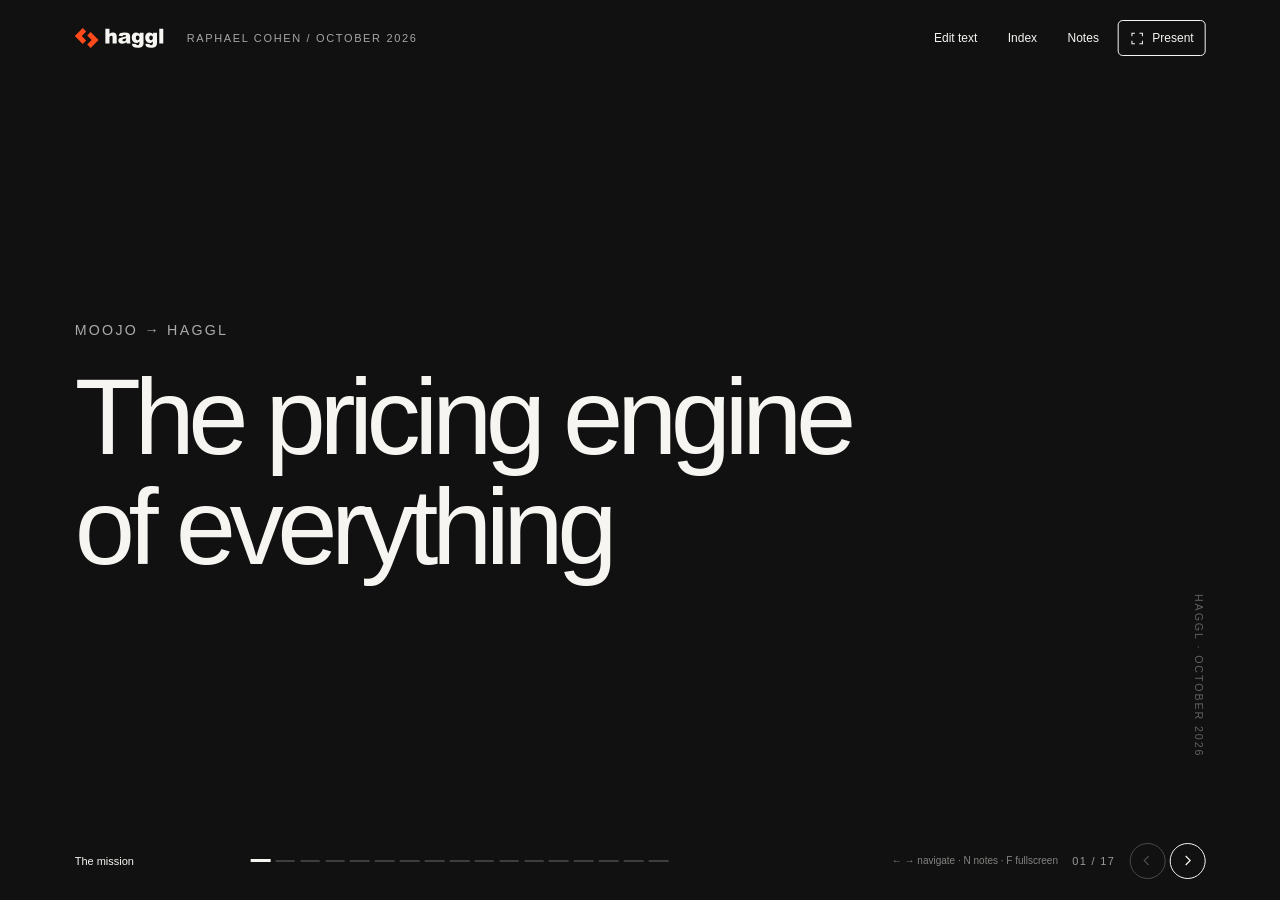
==== index.html @ a2d63858 "Insight edition: the Aleph deck plus what to do with the money Adds the Grok demo, programmatic offe" ====
<!doctype html>
<html lang="en">
<head>
<meta charset="utf-8">
<meta name="viewport" content="width=device-width, initial-scale=1">
<meta name="theme-color" content="#111111">
<meta name="robots" content="noindex, nofollow">
<meta name="description" content="Haggl: the pricing engine of everything. A founder-led, six-month category plan.">
<link rel="icon" href="data:image/svg+xml,%3Csvg xmlns='http://www.w3.org/2000/svg' viewBox='0 0 32 32'%3E%3Cpath fill='%23ff4a1c' d='M12 2 0 14l12 12 6-6-6-6 6-6zM20 6l12 12-12 12-6-6 6-6-6-6z'/%3E%3C/svg%3E">
<title>Haggl — the pricing engine of everything</title>
<style>
:root{--u:1px;--ink:#151515;--paper:#faf9f6;--muted:#686763;--rule:#d8d6d1;--blue:#155ec4;--orange:#bb5708;--green:#00854c;color-scheme:light;font-family:"Helvetica Neue",Arial,sans-serif;font-synthesis:none}
*{box-sizing:border-box}body{margin:0;background:var(--paper);color:var(--ink);overflow:hidden;-webkit-font-smoothing:antialiased}button,a{-webkit-tap-highlight-color:transparent}button{font:inherit;color:inherit;cursor:pointer}button:focus-visible,a:focus-visible{outline:3px solid var(--blue);outline-offset:5px}button[disabled]{opacity:.25;cursor:default}button{border:0;background:none}a{color:inherit;text-underline-offset:4px}svg{display:block}h1,h2,h3,p,figure{margin:0}h1,h2{font-weight:600;letter-spacing:-.055em;line-height:1.04}h2{font-size:calc(64 * var(--u))}p{line-height:1.4}::selection{background:#ffe4da;color:#151515}
.chrome{position:fixed;z-index:10;left:50%;width:calc(100% - 96 * var(--u));max-width:calc(1356 * var(--u));transform:translateX(-50%);display:flex;align-items:center;justify-content:space-between;color:var(--ink);transition:opacity .2s}
header.chrome{top:calc(26 * var(--u));height:calc(34 * var(--u))}.brand{width:calc(100 * var(--u));color:inherit}.brand svg{width:100%;height:auto}.edition{font-size:max(11px,calc(11 * var(--u)));letter-spacing:.15em;text-transform:uppercase;margin-left:calc(26 * var(--u));opacity:.65}.brand-group{display:flex;align-items:center}.tools{display:flex;align-items:center;gap:calc(8 * var(--u))}.tool{font-size:max(12px,calc(12 * var(--u)));min-height:36px;padding:calc(8 * var(--u)) calc(12 * var(--u));border:1px solid transparent;border-radius:5px}.tool:hover{border-color:currentColor}.tool.primary{border-color:currentColor}.tool svg{width:15px;height:15px}.present-label{display:flex;align-items:center;gap:8px}
footer.chrome{bottom:calc(24 * var(--u));font-size:max(11px,calc(12 * var(--u)))}.footer-left{display:flex;align-items:center;gap:calc(20 * var(--u))}.chapter-name{width:calc(155 * var(--u));font-weight:500}.progress{display:flex;gap:calc(6 * var(--u))}.progress button{width:calc(22 * var(--u));min-height:32px;padding:12px 0}.progress button:before{content:"";display:block;height:2px;background:currentColor;opacity:.2}.progress button[aria-current="step"]:before{opacity:1;height:3px}.page-number{font-variant-numeric:tabular-nums;letter-spacing:.12em;opacity:.6}.footer-right{display:flex;align-items:center;gap:calc(16 * var(--u))}.arrows{display:flex;gap:4px}.arrow{width:36px;height:36px;border:1px solid currentColor;border-radius:50%;display:grid;place-items:center}.arrow svg{width:15px;height:15px}.arrow:hover:not(:disabled){background:var(--ink);color:var(--paper)}.hint{opacity:.5;font-size:max(10px,calc(11 * var(--u)))}.dark-chrome .chrome{color:#f6f5f1}.dark-chrome .arrow:hover:not(:disabled){background:#f6f5f1;color:#111}.presentation-idle .chrome{opacity:0;pointer-events:none}.presentation-idle .chrome:focus-within{opacity:1;pointer-events:auto}
main{height:100dvh;position:relative}.slide{position:absolute;inset:0;display:none;overflow:hidden}.slide.is-active{display:flex;animation:enter .28s ease both}.slide.dark{background:#111;color:#f6f5f1}.stage{width:calc(1440 * var(--u));max-width:100%;height:100%;margin:auto;padding:calc(105 * var(--u)) calc(84 * var(--u)) calc(100 * var(--u));display:flex;flex-direction:column;gap:calc(26 * var(--u))}.kicker{font-size:calc(14 * var(--u));line-height:1.2;letter-spacing:.16em;text-transform:uppercase;font-weight:500;color:var(--muted)}.dark .kicker{color:#b7b6b2}.deck{font-size:calc(26 * var(--u));line-height:1.38;letter-spacing:-.018em;color:var(--muted);max-width:calc(850 * var(--u))}.dark .deck{color:#bcbab5}.bottom-line{font-size:calc(23 * var(--u));line-height:1.35;letter-spacing:-.02em;margin-top:auto}.small{font-size:calc(16 * var(--u));line-height:1.4;color:var(--muted)}.dark .small{color:#bcbab5}.screen-heading{display:flex;flex-direction:column;gap:calc(15 * var(--u))}.hairline{height:1px;background:var(--rule)}.grow{flex:1;min-height:0}.notes{display:none}
.cover .stage{justify-content:center;gap:calc(32 * var(--u))}.cover h1{font-size:calc(110 * var(--u));max-width:calc(1150 * var(--u));line-height:.99;letter-spacing:-.065em}.cover .deck{font-size:calc(27 * var(--u));max-width:none}.cover .mission-line{display:flex;align-items:center;gap:calc(20 * var(--u));font-size:calc(18 * var(--u));color:#bcbab5;margin-top:calc(24 * var(--u))}.mission-line .line{width:calc(90 * var(--u));height:1px;background:#686763}.cover .right-mark{position:absolute;right:calc(100 * var(--u));bottom:calc(160 * var(--u));font-size:calc(15 * var(--u));letter-spacing:.18em;writing-mode:vertical-rl;color:#777671}
.archive .stage{gap:calc(18 * var(--u))}.archive-heading{display:flex;align-items:baseline;gap:calc(32 * var(--u))}.archive-year{font-size:calc(72 * var(--u));font-weight:600;letter-spacing:-.07em;line-height:1}.archive-heading h2{font-size:calc(40 * var(--u));letter-spacing:-.035em}.archive-media{flex:1;min-height:0;display:block;padding:0;background:#efeee9;position:relative;overflow:hidden}.archive-media button{position:absolute;inset:0;width:100%;height:100%;min-height:0;min-width:0;padding:0}.archive-media img{position:absolute;inset:0;display:block;width:100%;height:100%;object-fit:contain}.archive-caption{display:flex;align-items:center;justify-content:space-between;font-size:calc(19 * var(--u));line-height:1.25}.archive-caption .small{font-size:calc(13 * var(--u))}.archive-media .inspect{position:absolute;bottom:calc(12 * var(--u));right:calc(14 * var(--u));font-size:calc(12 * var(--u));background:#faf9f6;color:#151515;border:1px solid #d8d6d1;border-radius:4px;padding:calc(6 * var(--u)) calc(10 * var(--u));pointer-events:none}
.constraints h2{font-size:calc(64 * var(--u));max-width:calc(1000 * var(--u))}.constraint-table{margin-top:calc(8 * var(--u))}.constraint-row{display:grid;grid-template-columns:calc(185 * var(--u)) 1fr calc(125 * var(--u));gap:calc(25 * var(--u));align-items:center;padding:calc(20 * var(--u)) 0;border-top:1px solid var(--rule)}.constraint-row:last-child{border-bottom:1px solid var(--rule)}.constraint-name{font-size:calc(20 * var(--u));font-weight:600}.constraint-text{font-size:calc(24 * var(--u));line-height:1.3;letter-spacing:-.025em}.status{font-size:calc(13 * var(--u));letter-spacing:.03em;justify-self:end;display:flex;align-items:center;gap:7px}.status .circle{border:1px solid currentColor;border-radius:100%;width:calc(15 * var(--u));height:calc(15 * var(--u))}.status.ready .circle{background:#151515}.constraints .bottom-line{font-size:calc(24 * var(--u))}
.interface h2{max-width:calc(1060 * var(--u));font-size:calc(78 * var(--u))}.interface-diagram{width:100%;flex:1;min-height:0}.interface-diagram text,.partnership-diagram text,.flywheel-diagram text{font-family:"Helvetica Neue",Arial,sans-serif}.interface .bottom-line{font-size:calc(25 * var(--u));text-align:center}
.category h2{font-size:calc(79 * var(--u));max-width:calc(1160 * var(--u))}.category .deck{max-width:calc(1100 * var(--u))}.budget-fit{display:grid;grid-template-columns:1fr 1.2fr 1.2fr;gap:calc(48 * var(--u));margin-top:auto;padding-top:calc(30 * var(--u));border-top:1px solid var(--rule)}.budget-label{font-size:calc(13 * var(--u));text-transform:uppercase;letter-spacing:.12em;color:var(--muted);margin-bottom:calc(18 * var(--u))}.budget-value{font-size:calc(33 * var(--u));line-height:1.16;font-weight:500;letter-spacing:-.04em}.budget-note{font-size:calc(17 * var(--u));line-height:1.4;color:var(--muted);margin-top:calc(15 * var(--u))}
.market .stage{gap:calc(12 * var(--u))}.market-main{display:flex;align-items:center;gap:calc(40 * var(--u));flex:1;min-height:0}.market-number{font-size:calc(295 * var(--u));letter-spacing:-.085em;font-weight:500;line-height:1;margin-left:calc(-15 * var(--u));white-space:nowrap}.market-context{font-size:calc(35 * var(--u));letter-spacing:-.035em;line-height:1.2;max-width:calc(330 * var(--u));margin-top:calc(40 * var(--u))}.market-context .small{display:block;margin-top:calc(24 * var(--u));font-size:calc(17 * var(--u));letter-spacing:0}.market-bottom{display:flex;justify-content:space-between;align-items:end;gap:calc(40 * var(--u));border-top:1px solid #3b3b39;padding-top:calc(25 * var(--u))}.market-bottom h2{font-size:calc(48 * var(--u));max-width:calc(800 * var(--u))}.market-bottom p{font-size:calc(18 * var(--u));max-width:calc(330 * var(--u));color:#bcbab5;line-height:1.35}
.partnership .stage{gap:calc(16 * var(--u))}.partnership h2{font-size:calc(62 * var(--u))}.partnership-diagram{width:100%;flex:1;min-height:0;max-height:calc(430 * var(--u));margin-top:calc(5 * var(--u))}.partner-strip{display:flex;justify-content:space-between;align-items:center;gap:calc(30 * var(--u));border-top:1px solid var(--rule);padding-top:calc(18 * var(--u))}.partner-reach{display:flex;gap:calc(36 * var(--u));font-size:calc(17 * var(--u));line-height:1.3}.partner-reach strong{display:block;font-size:calc(27 * var(--u));letter-spacing:-.035em;margin-bottom:calc(4 * var(--u))}.default-goal{text-align:right;font-size:calc(24 * var(--u));font-weight:500;letter-spacing:-.03em;line-height:1.2}.partner-caption{display:flex;justify-content:space-between;gap:calc(20 * var(--u));font-size:calc(13 * var(--u));color:var(--muted)}
.flywheel .stage{gap:calc(14 * var(--u))}.flywheel-header{display:flex;justify-content:space-between;align-items:end;gap:calc(30 * var(--u))}.flywheel-header h2{font-size:calc(59 * var(--u))}.loop-controls{display:flex;gap:calc(9 * var(--u));align-items:center;flex-wrap:wrap}.loop-control{border:1px solid var(--rule);border-radius:100px;padding:calc(8 * var(--u)) calc(13 * var(--u));font-size:calc(14 * var(--u));display:flex;align-items:center;gap:calc(7 * var(--u));min-height:30px}.loop-control[aria-pressed="true"]{border-color:currentColor;background:#eeede8}.swatch{height:calc(8 * var(--u));width:calc(8 * var(--u));border-radius:50%;background:currentColor}.loop-control[data-loop="reputation"]{color:var(--blue)}.loop-control[data-loop="network"]{color:var(--orange)}.loop-control[data-loop="identity"]{color:var(--green)}.flywheel-diagram{width:100%;flex:1;min-height:0}.flywheel-diagram .mechanism{transition:opacity .18s}.flywheel-diagram.filtered .mechanism{opacity:.13}.flywheel-diagram.filtered .mechanism.selected{opacity:1}.loop-explanation{height:calc(86 * var(--u));font-size:calc(22 * var(--u));line-height:1.35;letter-spacing:-.02em;max-width:calc(1150 * var(--u));border-top:1px solid var(--rule);padding-top:calc(16 * var(--u))}.loop-explanation strong{font-weight:600}
.spending .stage{gap:calc(20 * var(--u))}.spending-header{display:flex;justify-content:space-between;align-items:end;gap:calc(36 * var(--u))}.spending-header .screen-heading{max-width:calc(880 * var(--u))}.spending-header .deck{font-size:calc(22 * var(--u));text-align:right;max-width:calc(300 * var(--u))}.spend-columns{display:grid;grid-template-columns:1fr 1.2fr .85fr;gap:calc(50 * var(--u));flex:1;padding-top:calc(12 * var(--u));min-height:0}.spend-amount{font-size:calc(67 * var(--u));line-height:1;letter-spacing:-.065em;font-weight:500;padding-bottom:calc(22 * var(--u));border-bottom:1px solid var(--rule)}.spend-name{font-size:calc(16 * var(--u));text-transform:uppercase;letter-spacing:.1em;margin:calc(18 * var(--u)) 0 calc(24 * var(--u));color:var(--muted)}.spend-items{list-style:none;padding:0;margin:0;display:flex;flex-direction:column;gap:calc(16 * var(--u))}.spend-items li{font-size:calc(22 * var(--u));line-height:1.25;letter-spacing:-.025em}.spend-items .detail{font-size:calc(17 * var(--u));line-height:1.3;display:block;margin-top:calc(7 * var(--u));color:var(--muted)}.sprint{display:grid;grid-template-columns:repeat(3,1fr);gap:calc(28 * var(--u));border-top:1px solid var(--rule);padding-top:calc(18 * var(--u))}.sprint-label{font-size:calc(12 * var(--u));color:var(--muted);letter-spacing:.1em;text-transform:uppercase;margin-bottom:calc(9 * var(--u))}.sprint-value{font-size:calc(25 * var(--u));line-height:1.15;letter-spacing:-.03em;font-weight:500}
.kpis .stage{gap:calc(20 * var(--u))}.kpis h2{font-size:calc(75 * var(--u))}.kpi-table{width:100%;border-collapse:collapse;margin-top:auto;margin-bottom:calc(10 * var(--u))}.kpi-table td{border:1px solid #aaa8a1;padding:calc(24 * var(--u)) calc(30 * var(--u));font-size:calc(27 * var(--u));line-height:1.3;letter-spacing:-.025em}.kpi-table td:first-child{width:27%;font-size:calc(37 * var(--u));font-weight:500;letter-spacing:-.04em}.kpis .bottom-line{font-size:calc(18 * var(--u));color:var(--muted);margin-top:0}
.decision .stage{justify-content:center;gap:calc(35 * var(--u))}.decision h2{font-size:calc(96 * var(--u));line-height:1;max-width:calc(1100 * var(--u))}.decision-options{display:grid;grid-template-columns:1fr 1fr;gap:calc(70 * var(--u));padding-top:calc(28 * var(--u));border-top:1px solid #454540}.decision-options h3{font-size:calc(30 * var(--u));font-weight:500;letter-spacing:-.03em;margin-bottom:calc(18 * var(--u))}.decision-options p{font-size:calc(24 * var(--u));line-height:1.4;letter-spacing:-.025em;color:#bcbab5}.decision .commitment{font-size:calc(30 * var(--u));letter-spacing:-.04em;margin-top:calc(6 * var(--u))}.deadline{font-size:calc(14 * var(--u));letter-spacing:.1em;text-transform:uppercase;color:#bcbab5}
dialog{border:1px solid #d8d6d1;background:var(--paper);color:var(--ink);padding:0;border-radius:8px;width:min(820px,90vw);max-height:86dvh;box-shadow:0 20px 100px #0004}dialog::backdrop{background:#0008;backdrop-filter:blur(4px)}.dialog-head{display:flex;justify-content:space-between;align-items:center;padding:24px 30px;border-bottom:1px solid var(--rule);position:sticky;top:0;background:var(--paper);z-index:1}.dialog-head h2{font-size:25px;letter-spacing:-.03em}.dialog-close{font-size:22px;width:36px;height:36px;border:1px solid var(--rule);border-radius:50%;line-height:1}.dialog-body{padding:28px 30px;font-size:17px;line-height:1.6}.dialog-body p{margin-bottom:16px;line-height:1.6}.dialog-body p:last-child{margin-bottom:0}.dialog-body h3{font-size:14px;text-transform:uppercase;letter-spacing:.1em;margin:25px 0 12px}.dialog-body ul{padding-left:22px}.dialog-body li{margin:8px 0}.dialog-body a{color:#155ec4}.dialog-body table{border-collapse:collapse;width:100%;font-size:15px}.dialog-body td{border-bottom:1px solid var(--rule);padding:10px 8px;text-align:left;vertical-align:top}.dialog-body td:first-child{font-weight:600;white-space:nowrap}.overview-list{display:grid;grid-template-columns:1fr 1fr;gap:12px}.overview-item{display:flex;align-items:start;gap:15px;text-align:left;padding:18px;border:1px solid var(--rule);min-height:90px;border-radius:4px}.overview-item:hover,.overview-item[aria-current="step"]{background:#eae8e2;border-color:#777671}.overview-item span{font-size:12px;line-height:1.7;opacity:.6}.overview-item strong{font-size:18px;line-height:1.25;font-weight:500;letter-spacing:-.02em}#image-dialog{width:96vw;max-width:none;max-height:94dvh;background:#111;color:#fff}#image-dialog .dialog-head{background:#111;border-color:#444}#image-dialog .dialog-body{padding:12px;display:flex;justify-content:center}#image-dialog img{max-width:100%;max-height:calc(90dvh - 100px);object-fit:contain}.sr-only{position:absolute;width:1px;height:1px;padding:0;margin:-1px;overflow:hidden;clip:rect(0,0,0,0);white-space:nowrap;border:0}
@keyframes enter{from{opacity:0;transform:translateY(8px)}to{opacity:1;transform:none}}@media(prefers-reduced-motion:reduce){*{animation:none!important;transition:none!important}}
@media(max-width:700px){body{overflow:hidden}.chrome{width:calc(100% - 32px)}header.chrome{top:16px;height:28px}.brand{width:82px}.edition,.hint,.progress,.chapter-name{display:none}.tools{gap:0}.tool{padding:7px 8px;font-size:12px;min-height:34px}.stage{width:100%;padding:82px 24px 88px;gap:20px;overflow-y:auto;overscroll-behavior:contain}.slide{overflow:hidden}h2,.constraints h2,.partnership h2,.flywheel-header h2{font-size:39px}.kicker{font-size:11px}.deck,.category .deck{font-size:19px}.cover h1{font-size:58px}.cover .deck{font-size:21px}.cover .right-mark{display:none}.cover .mission-line{font-size:14px}.archive-heading{gap:15px;align-items:center}.archive-year{font-size:45px}.archive-heading h2{font-size:25px}.archive-media{flex:none;height:auto;aspect-ratio:16/9;width:100%;margin:auto}.archive-caption{font-size:17px;display:block}.archive-caption .small{display:block;margin-top:10px}.archive-media .inspect{font-size:11px}.constraint-row{grid-template-columns:76px 1fr;gap:12px;padding:17px 0}.constraint-name{font-size:15px}.constraint-text{font-size:17px}.status{display:none}.constraints .bottom-line{font-size:19px}.interface h2,.category h2,.kpis h2{font-size:43px}.interface-diagram{flex:none;height:250px;margin:auto}.interface .bottom-line{font-size:20px}.budget-fit{grid-template-columns:1fr;gap:22px;padding-top:20px}.budget-label{font-size:11px;margin-bottom:8px}.budget-value{font-size:25px}.budget-note{font-size:14px;margin-top:6px}.market-main{display:block;padding-top:25px}.market-number{font-size:145px;margin-left:-7px}.market-context{font-size:27px;margin-top:25px}.market-context .small{font-size:14px;margin-top:15px}.market-bottom{display:block}.market-bottom h2{font-size:32px}.market-bottom p{font-size:15px;max-width:none;margin-top:15px}.partnership-diagram{flex:none;height:230px;max-height:none;margin:20px 0}.partner-strip{display:block;padding-top:16px}.partner-reach{font-size:12px;gap:30px}.partner-reach strong{font-size:23px}.default-goal{text-align:left;font-size:21px;margin-top:25px}.partner-caption{display:block;font-size:12px}.partner-caption span{display:block;margin-top:5px}.flywheel-header{display:block}.loop-controls{margin-top:18px;gap:7px}.loop-control{font-size:12px;padding:8px 11px}.swatch{width:7px;height:7px}.flywheel-diagram{flex:none;height:290px;margin:15px 0}.loop-explanation{height:auto;font-size:18px;padding-top:15px}.spending-header{display:block}.spending-header .deck{text-align:left;font-size:18px;margin-top:15px;max-width:none}.spend-columns{display:block;padding-top:0}.spend-amount{font-size:47px;padding-bottom:14px}.spend-name{font-size:12px;margin:12px 0 17px}.spend-items{gap:12px;margin-bottom:30px}.spend-items li{font-size:18px}.spend-items .detail{font-size:14px}.sprint{gap:15px}.sprint-label{font-size:9px}.sprint-value{font-size:17px}.kpi-table{margin-top:12px}.kpi-table td{padding:17px 12px;font-size:17px}.kpi-table td:first-child{font-size:22px;width:25%}.kpis .bottom-line{font-size:15px}.decision h2{font-size:53px}.decision-options{grid-template-columns:1fr;gap:28px;padding-top:22px}.decision-options h3{font-size:24px;margin-bottom:10px}.decision-options p{font-size:18px}.decision .commitment{font-size:25px}.deadline{font-size:11px}footer.chrome{bottom:16px}.dialog-head{padding:18px 20px}.dialog-head h2{font-size:22px}.dialog-body{padding:22px 20px;font-size:16px}.overview-list{grid-template-columns:1fr}.overview-item{min-height:65px;padding:14px}}
.editable-field{white-space:pre-line}.editing .editable-field{cursor:text;outline:1px dashed #8885;outline-offset:4px;min-width:1em}.editing .editable-field:focus{outline:2px solid var(--blue)}.editing .editable-label{cursor:text}.editing .editable-label:hover{text-decoration:underline}.editing .edition{display:none}.edit-toolbar{position:fixed;top:calc(72 * var(--u));left:50%;transform:translateX(-50%);width:calc(100% - 96 * var(--u));max-width:calc(1356 * var(--u));z-index:11;font-size:max(11px,calc(12 * var(--u)));color:var(--muted)}.dark-chrome .edit-toolbar{color:#bcbab5}[hidden]{display:none!important}#label-input{width:100%;padding:12px;font:inherit;border:1px solid var(--rule);background:#fff;color:var(--ink)}.label-actions{display:flex;justify-content:end;margin-top:20px}.label-apply{border:1px solid var(--ink);padding:10px 20px;border-radius:4px}
@media(max-width:700px){.editing .brand-group{display:none}.editing .tools{width:100%;justify-content:end}.edit-toolbar{top:56px;width:calc(100% - 32px);font-size:11px}.editing .stage{padding-top:110px}}
@media print{@page{size:16in 10in;margin:0}body{overflow:visible}.chrome,.edit-toolbar,dialog{display:none!important}.editable-field{outline:none!important}main{height:auto}.slide{display:flex!important;position:relative;width:1440px;height:900px;page-break-after:always;break-after:page;animation:none!important;overflow:hidden}.stage{--u:1px}.slide:last-child{page-break-after:auto;break-after:auto}}

/* Sparse phase timeline: the logo density is the message. */
.agent-lockup[data-brand="claude"] img{width:calc(147 * var(--u));height:calc(45 * var(--u))}.agent-lockup[data-brand="hermes"] img,.agent-lockup[data-brand="dots"] img{filter:grayscale(1) brightness(0)}
.logo-timeline-screen .stage{gap:0}.logo-timeline{position:relative;width:100%;height:100%;min-height:0}.era-axis{position:absolute;bottom:calc(112 * var(--u));left:0;right:0;height:1px;background:#aaa8a1}.era-arrow{position:absolute;right:0;bottom:calc(108 * var(--u));width:calc(9 * var(--u));height:calc(9 * var(--u));border-top:1px solid #aaa8a1;border-right:1px solid #aaa8a1;transform:rotate(45deg)}.logo-era{position:absolute;inset-block:0;left:var(--era-x);width:0}.era-dot{position:absolute;left:0;bottom:calc(109 * var(--u));height:calc(7 * var(--u));width:calc(7 * var(--u));border-radius:50%;background:#151515;transform:translateX(-50%)}.era-label{position:absolute;bottom:calc(47 * var(--u));left:0;transform:translateX(-50%);font-size:calc(29 * var(--u));line-height:1;letter-spacing:-.04em;white-space:nowrap}.logo-stack{position:absolute;bottom:calc(157 * var(--u));left:0;transform:translateX(-50%);display:flex;flex-direction:column}.q2-stack{width:calc(310 * var(--u));gap:calc(20 * var(--u))}.q3-stack{width:calc(340 * var(--u));gap:calc(13 * var(--u))}.agent-lockup{height:calc(64 * var(--u));display:flex;align-items:center;justify-content:center;gap:calc(17 * var(--u));white-space:nowrap;font-size:calc(32 * var(--u));font-weight:600;letter-spacing:-.035em;line-height:1}.agent-lockup img{height:calc(56 * var(--u));width:calc(56 * var(--u));object-fit:contain;filter:grayscale(1);flex-shrink:0}.q2-stack .agent-lockup:first-child{transform:translateX(calc(-9 * var(--u))) rotate(-2deg)}.q2-stack .agent-lockup:last-child{transform:translateX(calc(5 * var(--u))) rotate(1deg)}.q3-stack .agent-lockup:nth-child(1){transform:translateX(calc(-15 * var(--u))) rotate(-4deg)}.q3-stack .agent-lockup:nth-child(2){transform:translateX(calc(17 * var(--u))) rotate(3deg)}.q3-stack .agent-lockup:nth-child(3){transform:translateX(calc(-11 * var(--u))) rotate(-2deg)}.q3-stack .agent-lockup:nth-child(4){transform:translateX(calc(15 * var(--u))) rotate(4deg)}.q3-stack .agent-lockup:nth-child(5){transform:translateX(calc(-12 * var(--u))) rotate(-1deg)}
@media(max-width:700px){.logo-timeline-screen .stage{padding:100px 24px 88px;overflow-y:auto}.editing .logo-timeline-screen .stage{padding-top:110px}.logo-timeline{min-height:780px;height:780px;flex-shrink:0}.era-axis{top:16px;bottom:12px;left:16px;right:auto;width:1px;height:auto}.era-arrow{left:12px;right:auto;top:auto;bottom:12px;transform:rotate(135deg);width:9px;height:9px}.logo-era{inset-block:auto;left:16px;width:0;height:0}.logo-era:nth-of-type(2){top:32px}.logo-era:nth-of-type(3){top:118px}.logo-era:nth-of-type(4){top:204px}.q2-era{top:324px}.q3-era{top:588px}.era-dot{bottom:auto;top:-3px;height:7px;width:7px}.era-label{bottom:auto;top:-9px;left:22px;transform:none;font-size:22px;letter-spacing:-.04em}.logo-stack{left:155px;bottom:auto;transform:none}.q2-stack{top:-55px;width:156px;gap:17px}.q3-stack{top:-110px;width:156px;gap:12px}.agent-lockup{height:43px;gap:10px;font-size:17px;justify-content:flex-start}.agent-lockup img{width:35px;height:35px}.q2-stack .agent-lockup,.q3-stack .agent-lockup{transform:none!important}.q3-stack .agent-lockup:last-child{font-size:16px}.q2-stack .agent-lockup:last-child{font-size:16px}.agent-lockup[data-brand="claude"]{gap:8px}.agent-lockup[data-brand="claude"] img{width:72px;height:28px}}


/* Adoption evidence and supplied film, without expanding the slide's prose. */
.logo-timeline-screen .stage{gap:calc(12 * var(--u))}.product-title{font-size:calc(54 * var(--u));letter-spacing:-.045em;flex-shrink:0}.logo-timeline{height:auto;flex:1}.era-axis{bottom:calc(64 * var(--u))}.era-arrow{bottom:calc(60 * var(--u))}.era-dot{bottom:calc(61 * var(--u))}.era-label{bottom:calc(10 * var(--u))}.logo-stack{bottom:calc(103 * var(--u))}.agent-lockup{height:calc(54 * var(--u))}.q3-stack{gap:calc(10 * var(--u))}.adoption-strip{display:grid;grid-template-columns:1fr 1fr;gap:calc(40 * var(--u));border-top:1px solid var(--rule);padding-top:calc(18 * var(--u));flex-shrink:0}.adoption-metric{display:flex;align-items:center;gap:calc(24 * var(--u))}.adoption-metric strong{font-size:calc(64 * var(--u));font-weight:500;letter-spacing:-.06em;line-height:1}.adoption-metric p{font-size:calc(22 * var(--u));line-height:1.25}.adoption-metric span{display:block;font-size:calc(13 * var(--u));color:var(--muted);margin-top:calc(7 * var(--u))}
.category .stage{gap:calc(13 * var(--u))}.category h2{font-size:calc(61 * var(--u));line-height:1.04}.category .deck:empty,.category .small:empty{display:none}.category-film{flex:1;min-height:0;display:flex;align-items:center;justify-content:center}.category-film video{display:block;width:auto;height:100%;max-width:100%;max-height:100%;aspect-ratio:16/9;object-fit:contain;border:1px solid var(--rule);background:white}.category .budget-fit{margin-top:0;gap:calc(35 * var(--u));padding-top:calc(14 * var(--u))}.category .budget-label{margin-bottom:calc(9 * var(--u));font-size:calc(12 * var(--u))}.category .budget-value{font-size:calc(25 * var(--u))}.category .budget-note{font-size:calc(14 * var(--u));margin-top:calc(7 * var(--u))}
.distribution-body{display:grid;grid-template-columns:minmax(0,1fr) calc(295 * var(--u));gap:calc(38 * var(--u));flex:1;min-height:0}.distribution-main{display:flex;flex-direction:column;gap:calc(12 * var(--u));min-height:0}.partnership-diagram{max-height:none;flex:1;margin:0}.partner-strip{padding-top:calc(12 * var(--u))}.partner-reach{font-size:calc(16 * var(--u));gap:calc(55 * var(--u))}.partner-reach strong{font-size:calc(32 * var(--u))}.partner-caption{font-size:calc(10 * var(--u))}.announcement-reach{border-top:1px solid var(--rule);padding-top:calc(15 * var(--u))}.announcement-label{font-size:calc(21 * var(--u));line-height:1.25;max-width:calc(700 * var(--u))}
.conditions-now h2{font-size:calc(58 * var(--u));max-width:none}.conditions-now .constraint-row{grid-template-columns:calc(180 * var(--u)) 1fr calc(55 * var(--u))}.layer-check{text-align:center;font-size:calc(35 * var(--u));line-height:1;font-weight:500}.conditions-bottom{display:grid;grid-template-columns:1fr 1.2fr 1fr;gap:calc(42 * var(--u));padding-top:calc(20 * var(--u))}.conditions-bottom .budget-label{font-size:calc(12 * var(--u));margin-bottom:calc(12 * var(--u))}.conditions-bottom p:last-child{font-size:calc(24 * var(--u));line-height:1.2;letter-spacing:-.025em}
@media(max-width:700px){.logo-timeline-screen .stage{gap:24px}.product-title{font-size:37px}.logo-timeline{height:780px;min-height:780px;flex:none}.era-axis{bottom:12px}.era-arrow{bottom:12px}.era-dot{bottom:auto}.era-label{bottom:auto}.logo-stack{bottom:auto}.agent-lockup{height:43px}.q3-stack{gap:12px}.adoption-strip{grid-template-columns:1fr;gap:22px;padding-top:20px}.adoption-metric{gap:18px}.adoption-metric strong{font-size:55px}.adoption-metric p{font-size:18px}.adoption-metric span{font-size:12px;margin-top:6px}.category .stage{gap:18px}.category h2{font-size:38px}.category-film{flex:none;aspect-ratio:16/9;width:100%}.category-film video{width:100%;height:auto}.category .budget-fit{gap:20px;padding-top:20px}.category .budget-value{font-size:24px}.category .budget-label{font-size:11px;margin-bottom:7px}.category .budget-note{font-size:14px;margin-top:7px}.conditions-now h2{font-size:38px}.conditions-now .constraint-row{grid-template-columns:76px 1fr 24px;gap:10px}.layer-check{font-size:25px}.conditions-bottom{grid-template-columns:1fr;gap:20px;padding-top:10px}.conditions-bottom .budget-label{font-size:11px;margin-bottom:7px}.conditions-bottom p:last-child{font-size:21px}}

.film-frame{position:relative;height:100%;max-width:100%;aspect-ratio:16/9;min-height:0}.category-film .film-frame video{width:100%;height:100%}.film-start{position:absolute;inset:0;display:block;padding:0;border:1px solid var(--rule);background:white;width:100%;height:100%}.film-start img{display:block;width:100%;height:100%;object-fit:contain}.film-play{position:absolute;left:50%;top:50%;transform:translate(-50%,-50%);display:flex;align-items:center;justify-content:center;width:calc(68 * var(--u));height:calc(68 * var(--u));border-radius:50%;background:#151515;color:white;font-size:calc(25 * var(--u));padding-left:calc(4 * var(--u));box-shadow:0 0 0 1px #fff7}.film-start:hover .film-play{background:#333}.film-start:focus-visible{outline:3px solid var(--blue);outline-offset:4px}
@media(max-width:700px){.film-frame{width:100%;height:auto}.film-play{width:52px;height:52px;font-size:21px;padding-left:3px}}

.partnership .stage{gap:calc(18 * var(--u))}.partnership-diagram{flex:1;min-height:0;max-height:calc(430 * var(--u));margin:0}.us-reach-strip{display:grid;grid-template-columns:1.2fr 1fr;gap:calc(45 * var(--u));border-top:1px solid var(--rule);padding-top:calc(18 * var(--u));flex-shrink:0}.us-reach-metric{display:flex;align-items:center;gap:calc(22 * var(--u))}.us-reach-metric strong{font-size:calc(45 * var(--u));font-weight:500;letter-spacing:-.055em;white-space:nowrap}.us-reach-metric p{font-size:calc(20 * var(--u));line-height:1.25}.us-reach-metric span{display:block;font-size:calc(12 * var(--u));color:var(--muted);margin-top:calc(6 * var(--u))}.announcement-simple{font-size:calc(23 * var(--u));line-height:1.3;letter-spacing:-.02em}.us-adoption{grid-template-columns:1fr}.us-adoption .adoption-metric{justify-content:flex-start}.us-adoption .adoption-metric p{font-size:calc(25 * var(--u))}
@media(max-width:700px){.partnership-diagram{flex:none;height:235px;max-height:none}.us-reach-strip{grid-template-columns:1fr;gap:20px;padding-top:20px}.us-reach-metric{gap:18px}.us-reach-metric strong{font-size:39px}.us-reach-metric p{font-size:18px}.us-reach-metric span{font-size:11px;margin-top:6px}.announcement-simple{font-size:21px}.us-adoption .adoption-metric p{font-size:19px}}

/* Published matched benchmark: two short tables retain every category. */
.performance .stage{gap:calc(20 * var(--u))}.performance-heading{display:flex;align-items:end;justify-content:space-between;gap:calc(30 * var(--u))}.performance-benchmark{font-size:calc(17 * var(--u));line-height:1.35;color:var(--muted);text-align:right}.performance-summary{display:grid;grid-template-columns:1fr 1fr;gap:calc(60 * var(--u));border-top:1px solid var(--rule);padding-top:calc(20 * var(--u));padding-bottom:calc(5 * var(--u))}.performance-summary>div{display:flex;align-items:center;gap:calc(24 * var(--u))}.performance-summary strong{font-size:calc(52 * var(--u));font-weight:500;line-height:1;letter-spacing:-.055em;white-space:nowrap}.performance-summary p{font-size:calc(21 * var(--u));line-height:1.2;letter-spacing:-.025em}.performance-summary span{display:block;font-size:calc(17 * var(--u));color:var(--muted);margin-top:calc(8 * var(--u))}.performance-tables{display:grid;grid-template-columns:1fr 1fr;gap:calc(60 * var(--u));flex:1;min-height:0;align-items:start}.performance-table{width:100%;border-collapse:collapse;table-layout:fixed;font-variant-numeric:tabular-nums}.performance-table th{font-size:calc(13 * var(--u));text-transform:uppercase;letter-spacing:.055em;color:var(--muted);font-weight:500;padding:0 0 calc(13 * var(--u));text-align:right}.performance-table th:first-child{width:48%;text-align:left}.performance-table th:nth-child(2){width:25%}.performance-table td{padding:calc(12 * var(--u)) 0;border-top:1px solid var(--rule);font-size:calc(23 * var(--u));line-height:1.2;letter-spacing:-.025em;text-align:right}.performance-table td:first-child{text-align:left;font-size:calc(20 * var(--u));padding-right:calc(12 * var(--u))}.performance-footnote{flex-shrink:0;border-top:1px solid var(--rule);padding-top:calc(13 * var(--u));color:var(--muted)}.performance-footnote p{font-size:calc(13 * var(--u));line-height:1.4}.performance-footnote p+p{margin-top:calc(5 * var(--u))}
@media(max-width:700px){.performance .stage{gap:25px}.performance-heading{align-items:start;gap:15px}.performance h2{font-size:43px}.performance-benchmark{font-size:11px;padding-top:4px}.performance-summary{grid-template-columns:1fr;gap:25px;padding-top:20px}.performance-summary>div{gap:20px}.performance-summary strong{font-size:44px}.performance-summary p{font-size:18px}.performance-summary span{font-size:14px;margin-top:6px}.performance-tables{grid-template-columns:1fr;gap:28px;flex:none}.performance-table th{font-size:10px;padding-bottom:10px}.performance-table td{font-size:18px;padding:12px 0}.performance-table td:first-child{font-size:16px;padding-right:8px}.performance-footnote{padding-top:15px}.performance-footnote p{font-size:11px}}

/* Visual polish: frozen copy, a shared frame and a measured type scale. */
:root{--paper:#fff;--ink:#111;--muted:#606060;--rule:#d5d5d5}
h1,h2{letter-spacing:-.047em}h2{font-size:calc(64 * var(--u));line-height:1.06}
.chrome{width:calc(100% - 168 * var(--u));max-width:calc(1272 * var(--u))}.chapter-name{width:calc(178 * var(--u))}.arrow{width:max(36px,calc(36 * var(--u)));height:max(36px,calc(36 * var(--u)))}.arrow svg,.tool svg{width:max(15px,calc(15 * var(--u)));height:max(15px,calc(15 * var(--u)))}.tool{min-height:max(36px,calc(36 * var(--u)))}
.stage .visual-blank:not(:focus):not(:focus-within){display:none!important}.editing .editable-field{outline-color:#8883}.editing .editable-field:hover{outline-color:#7777}.editing .editable-field:focus{outline-color:var(--blue)}
.cover .stage{gap:calc(26 * var(--u))}.cover h1{font-size:calc(122 * var(--u));font-weight:500;line-height:1.02;letter-spacing:-.06em;max-width:calc(1200 * var(--u))}.cover .kicker{font-size:calc(16 * var(--u));color:#aaa}.cover .right-mark{right:calc(84 * var(--u));font-size:calc(12 * var(--u));color:#606060}
.archive .stage{gap:calc(24 * var(--u))}.archive-heading{align-items:center;gap:calc(28 * var(--u))}.archive-year{font-size:calc(62 * var(--u));font-weight:500}.archive-heading h2{font-size:calc(40 * var(--u));letter-spacing:-.035em}.archive-media{background:transparent}.archive-caption{color:var(--muted)}.archive-caption .small{font-size:calc(14 * var(--u))}.archive-media .inspect{border-color:#d5d5d5;background:#fff}
.constraints .stage{gap:calc(34 * var(--u))}.constraints h2{font-size:calc(64 * var(--u));max-width:none}.constraint-table{flex:1;min-height:0;max-height:calc(420 * var(--u));margin-top:calc(8 * var(--u));display:flex;flex-direction:column}.constraint-row{flex:1;grid-template-columns:calc(190 * var(--u)) 1fr calc(46 * var(--u));gap:calc(32 * var(--u));padding:calc(26 * var(--u)) 0}.constraint-name{font-size:calc(20 * var(--u));font-weight:500}.constraint-text{font-size:calc(27 * var(--u));line-height:1.28;letter-spacing:-.018em}#too-early .constraint-row{grid-template-columns:calc(190 * var(--u)) 1fr}.conditions-now .stage{gap:calc(32 * var(--u))}.conditions-now .constraint-table{max-height:calc(350 * var(--u));margin-top:0}.conditions-now .constraint-row{grid-template-columns:calc(190 * var(--u)) 1fr calc(46 * var(--u))}.layer-check{font-size:calc(32 * var(--u))}.conditions-bottom{padding-top:calc(10 * var(--u));gap:calc(44 * var(--u))}.conditions-bottom .budget-label{font-size:calc(13 * var(--u));margin-bottom:calc(14 * var(--u))}.conditions-bottom p:last-child{font-size:calc(27 * var(--u));line-height:1.27}
.product-title{font-size:calc(60 * var(--u));letter-spacing:-.047em}.logo-timeline-screen .stage{gap:calc(18 * var(--u))}.agent-lockup{height:calc(58 * var(--u));font-size:calc(34 * var(--u))}.q3-stack{gap:calc(10 * var(--u))}.q3-stack .agent-lockup:nth-child(1){transform:translateX(calc(-12 * var(--u))) rotate(-2deg)}.q3-stack .agent-lockup:nth-child(2){transform:translateX(calc(12 * var(--u))) rotate(1.5deg)}.q3-stack .agent-lockup:nth-child(3){transform:translateX(calc(-8 * var(--u))) rotate(-1deg)}.q3-stack .agent-lockup:nth-child(4){transform:translateX(calc(10 * var(--u))) rotate(2deg)}.q3-stack .agent-lockup:nth-child(5){transform:translateX(calc(-9 * var(--u))) rotate(-.5deg)}.adoption-strip{gap:calc(52 * var(--u));padding-top:calc(22 * var(--u))}.adoption-metric{align-items:flex-start;gap:calc(22 * var(--u))}.adoption-metric strong{font-size:calc(66 * var(--u));font-variant-numeric:tabular-nums}.adoption-metric>div{padding-top:calc(3 * var(--u))}.adoption-metric p{font-size:calc(22 * var(--u));line-height:1.28}.adoption-metric span{font-size:calc(14 * var(--u));margin-top:calc(8 * var(--u))}
.category .stage{gap:calc(18 * var(--u))}.category h2{font-size:calc(60 * var(--u));line-height:1.04}.category .budget-fit{grid-template-columns:1fr 1.15fr 1.05fr;gap:calc(44 * var(--u));padding-top:calc(18 * var(--u))}.category .budget-label{font-size:calc(13 * var(--u));margin-bottom:calc(10 * var(--u))}.category .budget-value{font-size:calc(27 * var(--u))}.category .budget-note{font-size:calc(15 * var(--u));margin-top:calc(8 * var(--u))}.film-frame{border-radius:3px;overflow:hidden;box-shadow:0 4px 22px #00000007}.film-play{width:calc(70 * var(--u));height:calc(70 * var(--u));background:#111}
.performance .stage{gap:calc(18 * var(--u))}.performance-summary{gap:calc(60 * var(--u));padding-top:calc(20 * var(--u))}.performance-summary strong{font-size:calc(54 * var(--u));letter-spacing:-.05em}.performance-summary span{font-size:calc(17 * var(--u))}.performance-table th{font-size:calc(14 * var(--u));letter-spacing:.05em}.performance-table td{font-size:calc(24 * var(--u));padding:calc(11 * var(--u)) 0}.performance-table td:first-child{font-size:calc(22 * var(--u))}.performance-footnote p{font-size:calc(14 * var(--u))}
.partnership h2,.flywheel-header h2{font-size:calc(64 * var(--u))}.partnership .stage{gap:calc(22 * var(--u))}.partnership-diagram g[font-size="21"] text{font-size:22px}.us-reach-strip{gap:calc(48 * var(--u));padding-top:calc(20 * var(--u))}.us-reach-metric{align-items:flex-start;gap:calc(22 * var(--u))}.us-reach-metric strong{font-size:calc(48 * var(--u));line-height:1.08;font-variant-numeric:tabular-nums}.us-reach-metric>div{padding-top:calc(3 * var(--u))}.us-reach-metric p{font-size:calc(21 * var(--u));line-height:1.3}.us-reach-metric span{font-size:calc(13 * var(--u));margin-top:calc(8 * var(--u))}.announcement-simple{font-size:calc(24 * var(--u));line-height:1.3}
.flywheel .stage{gap:calc(22 * var(--u))}.flywheel-header{align-items:center}.flywheel-diagram g[font-size="17"] text{font-size:19px}.flywheel-diagram rect[fill="#faf9f6"]{fill:#fff}.loop-control{font-size:calc(14 * var(--u));padding:calc(9 * var(--u)) calc(14 * var(--u));background:white}.loop-control[aria-pressed="true"]{background:#f5f5f5}.loop-explanation{height:auto;min-height:calc(62 * var(--u));font-size:calc(23 * var(--u));padding-top:calc(18 * var(--u))}
.spending .stage{gap:calc(26 * var(--u))}.spending-header .screen-heading{max-width:none}.spend-columns,.sprint{grid-template-columns:1fr 1.12fr .95fr;gap:calc(44 * var(--u))}.spend-amount{font-size:calc(72 * var(--u));font-weight:500;padding-bottom:calc(22 * var(--u));font-variant-numeric:tabular-nums}.spend-name{font-size:calc(13 * var(--u));letter-spacing:.12em;margin:calc(18 * var(--u)) 0 calc(24 * var(--u))}.spend-items{gap:calc(18 * var(--u))}.spend-items li{font-size:calc(23 * var(--u));line-height:1.32;letter-spacing:-.018em}.sprint{padding-top:calc(22 * var(--u))}.sprint-value{font-size:calc(24 * var(--u));line-height:1.28}
.kpis h2{font-size:calc(64 * var(--u))}.kpi-table{margin-block:auto;height:calc(330 * var(--u));margin-bottom:auto}.kpi-table td{font-size:calc(29 * var(--u));padding:calc(29 * var(--u)) calc(32 * var(--u));border-color:#c8c8c8;line-height:1.3}.kpi-table td:first-child{font-size:calc(36 * var(--u));font-weight:500;background:#f7f7f7}
.decision .stage{gap:calc(42 * var(--u))}.decision h2{text-wrap:balance;font-size:calc(92 * var(--u));font-weight:500;line-height:1.03;max-width:calc(1160 * var(--u))}.decision-options{padding-top:calc(32 * var(--u));gap:calc(70 * var(--u));border-color:#424242}.decision-options h3{font-size:calc(27 * var(--u));margin-bottom:calc(18 * var(--u))}.decision-options p{font-size:calc(24 * var(--u));line-height:1.45;color:#c5c5c5}
@media(max-width:700px){.chrome{width:calc(100% - 48px)}header.chrome{top:17px}footer.chrome{bottom:18px}.brand{width:78px}.tool{padding:7px 7px}.arrow{width:36px;height:36px}.arrow svg,.tool svg{width:15px;height:15px}.stage{padding:92px 24px 90px}.editing .stage{padding-top:112px}.cover h1{font-size:58px}.cover .kicker{font-size:12px}.cover .stage{gap:22px}.archive-heading{gap:16px}.archive-year{font-size:42px}.archive-heading h2{font-size:24px}.archive .stage{gap:22px}.archive-caption .small{font-size:12px}.constraints .stage,.conditions-now .stage{gap:26px}.constraints h2{font-size:39px}.constraint-table,.conditions-now .constraint-table{flex:none;max-height:none}.constraint-row,#too-early .constraint-row{grid-template-columns:76px 1fr;gap:14px;padding:20px 0}.constraint-name{font-size:14px}.constraint-text{font-size:18px}.conditions-now .constraint-row{grid-template-columns:76px 1fr 24px;gap:12px}.layer-check{font-size:24px}.conditions-bottom{gap:22px;padding-top:0}.conditions-bottom .budget-label{font-size:11px;margin-bottom:9px}.conditions-bottom p:last-child{font-size:22px}.logo-timeline-screen .stage{gap:24px}.product-title{font-size:37px}.agent-lockup{font-size:17px;height:43px}.q3-stack .agent-lockup{transform:none!important}.adoption-strip{gap:24px;padding-top:22px}.adoption-metric strong{font-size:54px}.adoption-metric{gap:18px}.adoption-metric>div{padding-top:1px}.adoption-metric p{font-size:18px}.adoption-metric span{font-size:12px}.category h2{font-size:38px}.category .budget-fit{grid-template-columns:1fr;gap:23px;padding-top:20px}.category .budget-label{font-size:11px;margin-bottom:8px}.category .budget-value{font-size:25px}.category .budget-note{font-size:14px}.film-play{width:52px;height:52px}.performance-heading{align-items:start}.performance h2{font-size:43px}.performance-summary{gap:25px;padding-top:20px}.performance-summary strong{font-size:44px}.performance-summary span{font-size:14px}.performance-table th{font-size:10px}.performance-table td{font-size:18px;padding:12px 0}.performance-table td:first-child{font-size:16px}.performance-footnote p{font-size:11px}.partnership h2,.flywheel-header h2{font-size:39px}.partnership .stage{gap:24px}.us-reach-strip{gap:23px;padding-top:20px}.us-reach-metric strong{font-size:39px}.us-reach-metric p{font-size:18px}.us-reach-metric span{font-size:12px}.announcement-simple{font-size:21px}.flywheel .stage{gap:24px}.flywheel-header{display:block}.loop-control{font-size:12px;padding:8px 11px}.spending .stage{gap:25px}.spend-columns,.sprint{gap:24px}.spend-columns{display:block}.spend-amount{font-size:48px}.spend-name{font-size:11px;margin:16px 0 20px}.spend-items li{font-size:18px}.spend-items{gap:15px}.sprint{grid-template-columns:1fr;gap:20px}.sprint-value{font-size:20px}.kpis h2{font-size:43px}.kpi-table{height:auto;margin-block:35px}.kpi-table td{font-size:17px;padding:20px 12px}.kpi-table td:first-child{font-size:22px;width:25%}.decision .stage{gap:30px}.decision h2{font-size:53px}.decision-options{gap:30px;padding-top:25px}.decision-options h3{font-size:24px}.decision-options p{font-size:18px}}

/* Optical alignment after the full visual review. */
.archive-media{width:calc(984 * var(--u));max-width:100%;aspect-ratio:16/9;flex:none;height:auto;align-self:center;margin-block:auto}.archive-caption{width:calc(984 * var(--u));max-width:100%;align-self:center}.q2-stack .agent-lockup,.q3-stack .agent-lockup{transform:none!important}.us-reach-metric>div{min-width:0}
@media(max-width:700px){.archive-media,.archive-caption{width:100%}.archive-media{margin-block:20px}}

/* Email evidence: one full proposal and five original replies, with integration kept separately. */
.partnership .stage{display:flex;gap:calc(22 * var(--u));padding-top:calc(105 * var(--u));padding-bottom:calc(100 * var(--u))}.distribution-heading{flex:none}.distribution-heading .screen-heading{gap:calc(15 * var(--u))}.distribution-heading h2{font-size:calc(48 * var(--u));line-height:1.1;text-wrap:balance}.distribution-integration{display:flex;flex-direction:column;gap:calc(22 * var(--u));flex:1;min-height:0}.distribution-integration .partnership-diagram{width:100%;height:auto;max-height:calc(430 * var(--u));flex:1;min-height:0;margin:0}.distribution-integration .us-reach-strip{gap:calc(45 * var(--u));padding-top:calc(18 * var(--u))}.distribution-integration .us-reach-metric{gap:calc(22 * var(--u))}.distribution-integration .us-reach-metric strong{font-size:calc(45 * var(--u));flex:0 0 auto}.distribution-integration .us-reach-metric>div{min-width:0;flex:1}.distribution-integration .us-reach-metric p{font-size:calc(20 * var(--u))}.distribution-integration .us-reach-metric span{font-size:calc(12 * var(--u));margin-top:calc(6 * var(--u))}.distribution-integration .announcement-simple{font-size:calc(23 * var(--u));line-height:1.3}.partner-emails .stage{gap:calc(28 * var(--u))}.partner-emails h2{font-size:calc(48 * var(--u));line-height:1.1;letter-spacing:-.035em}.distribution-gallery{display:grid;grid-template-columns:minmax(0,2.4fr) minmax(0,1fr);gap:calc(34 * var(--u));flex:1;min-height:0}.email-proposal{min-height:0}.email-shot{padding:0;display:flex;align-items:center;justify-content:center;width:100%;height:100%;min-height:0;background:white;cursor:zoom-in}.email-shot img{display:block;width:100%;height:100%;object-fit:contain}.email-proposal .email-shot img{object-position:left center}.email-shot:hover{outline:1px solid #ddd;outline-offset:4px}.email-shot:focus-visible{outline:3px solid var(--blue);outline-offset:4px}.email-replies{display:grid;grid-template-rows:repeat(5,minmax(0,1fr));gap:calc(10 * var(--u));min-height:0}#image-dialog[data-zoom-kind="email-long"] .dialog-body{display:block}#image-dialog[data-zoom-kind="email-long"] img{width:100%;height:auto;max-height:none}
.performance-simple .stage{justify-content:center}.arr-hero{width:100%;display:flex;flex-direction:column;align-items:flex-start;gap:calc(32 * var(--u))}.arr-figure{font-size:calc(250 * var(--u));line-height:.92;font-weight:500;letter-spacing:-.075em;font-variant-numeric:tabular-nums}.performance-simple h2{font-size:calc(53 * var(--u));line-height:1.12;letter-spacing:-.035em}.arr-range{font-size:calc(46 * var(--u));letter-spacing:-.04em;line-height:1.2;color:var(--muted);font-variant-numeric:tabular-nums}
@media(max-width:700px){.partnership .stage{display:flex;gap:26px;padding:92px 24px 90px}.editing .partnership .stage{padding-top:112px}.distribution-heading{flex:none}.distribution-heading .screen-heading{gap:12px}.distribution-heading h2,.partner-emails h2{font-size:35px;text-wrap:pretty}.partner-emails .stage{gap:26px}.distribution-integration{display:flex;flex-direction:column;flex:none;gap:24px}.distribution-integration .partnership-diagram{flex:none;height:auto;aspect-ratio:1240/440}.distribution-integration .us-reach-strip{grid-template-columns:1fr;gap:20px;padding-top:20px}.distribution-integration .us-reach-metric{gap:18px}.distribution-integration .us-reach-metric strong{font-size:39px}.distribution-integration .us-reach-metric p{font-size:18px}.distribution-integration .us-reach-metric span{font-size:12px;margin-top:6px}.distribution-integration .announcement-simple{font-size:21px}.distribution-gallery{display:flex;flex-direction:column;gap:30px;flex:none}.email-proposal{aspect-ratio:1520/958;flex:none}.email-replies{display:flex;flex-direction:column;gap:20px}.email-replies .email-shot{height:auto;min-height:0}.email-replies .email-shot img{width:100%;height:auto;max-height:150px}.performance-simple .stage{justify-content:center}.arr-hero{gap:28px}.arr-figure{font-size:clamp(88px,30vw,125px)}.performance-simple h2{font-size:35px}.arr-range{font-size:36px}}

/* Keep the adoption figure and its unit together, including contenteditable mode. */
.adoption-metric strong{flex:0 0 auto;white-space:nowrap;line-height:1}.adoption-metric>div{min-width:0;flex:1}
.distribution-heading .distribution-thesis{font-size:calc(24 * var(--u));line-height:1.3;letter-spacing:-.02em;max-width:calc(1180 * var(--u));color:var(--muted)}@media(max-width:700px){.distribution-heading .distribution-thesis{font-size:20px;line-height:1.35}}
/* Insight edition: what to do with the money. */
.money .stage{gap:calc(20 * var(--u))}.money h2{font-size:calc(54 * var(--u));line-height:1.06;letter-spacing:-.045em;text-wrap:balance}.money .deck{font-size:calc(23 * var(--u));max-width:calc(1150 * var(--u))}
.demo-body{display:grid;grid-template-columns:minmax(0,1fr) calc(278 * var(--u));gap:calc(40 * var(--u));flex:1;min-height:0}.demo-film{min-height:0;display:flex;align-items:center}.demo-film .film-frame{height:100%;width:auto;max-width:100%;aspect-ratio:16/9}.demo-film .film-frame video{display:block;width:100%;height:100%;object-fit:contain;background:#151515}.demo-film .film-start{border:0;background:#151515}.demo-film .film-play{top:76%}
.demo-stats{display:flex;flex-direction:column;border-top:1px solid var(--rule);min-height:0}.demo-stat{flex:1;display:flex;flex-direction:column;justify-content:center;border-bottom:1px solid var(--rule);padding:calc(10 * var(--u)) 0}.demo-stat span{font-size:calc(12 * var(--u));text-transform:uppercase;letter-spacing:.12em;color:var(--muted)}.demo-stat strong{font-size:calc(52 * var(--u));font-weight:500;letter-spacing:-.055em;line-height:1;margin-top:calc(10 * var(--u));font-variant-numeric:tabular-nums}.demo-stat p{font-size:calc(17 * var(--u));line-height:1.3;margin-top:calc(9 * var(--u))}
.shift-table{display:grid;grid-template-columns:calc(220 * var(--u)) 1fr 1fr;column-gap:calc(36 * var(--u));flex:1;min-height:0;align-content:center}.shift-table>*{padding:calc(17 * var(--u)) 0;border-top:1px solid var(--rule);font-size:calc(23 * var(--u));line-height:1.25;letter-spacing:-.018em}.shift-table .shift-head{border-top:0;padding-top:0;font-size:calc(13 * var(--u));text-transform:uppercase;letter-spacing:.12em;color:var(--muted)}.shift-table .shift-head.now{color:var(--ink);font-weight:500}.shift-head.now:before{content:"";display:inline-block;width:calc(9 * var(--u));height:calc(9 * var(--u));border-radius:50%;background:#ff4a1c;margin-right:calc(9 * var(--u));vertical-align:middle;position:relative;top:-1px}.shift-table .row-name{font-size:calc(17 * var(--u));color:var(--muted);padding-top:calc(21 * var(--u))}.shift-table .then{color:var(--muted)}.shift-table .now{font-weight:500}.shift-table .last{border-bottom:1px solid var(--rule)}
.money .bottom-line{font-size:calc(23 * var(--u));margin-top:0}
.target-table{width:100%;border-collapse:collapse;table-layout:fixed}.target-table th{font-size:calc(12 * var(--u));text-transform:uppercase;letter-spacing:.1em;color:var(--muted);font-weight:500;text-align:left;padding:0 calc(16 * var(--u)) calc(10 * var(--u)) 0}.target-table th:nth-child(1){width:20%}.target-table th:nth-child(2){width:33%}.target-table th:nth-child(3){width:33%}.target-table th:nth-child(4){width:14%;text-align:right;padding-right:0}.target-table td{border-top:1px solid var(--rule);padding:calc(9 * var(--u)) calc(16 * var(--u)) calc(9 * var(--u)) 0;font-size:calc(17 * var(--u));line-height:1.25;vertical-align:top}.target-table td:first-child{font-size:calc(20 * var(--u));font-weight:500;letter-spacing:-.02em}.target-table td:first-child small{font-size:calc(12 * var(--u));font-weight:400;color:var(--muted);letter-spacing:.04em;margin-left:calc(4 * var(--u))}.target-table td:last-child{text-align:right;padding-right:0;font-size:calc(19 * var(--u));font-weight:500;font-variant-numeric:tabular-nums;white-space:nowrap}.target-table td:nth-child(3){color:var(--muted)}.target-table .group td{white-space:normal;border-top:1px solid var(--ink);padding-top:calc(13 * var(--u));padding-bottom:calc(5 * var(--u));font-size:calc(12 * var(--u));text-transform:uppercase;letter-spacing:.12em;font-weight:500;color:var(--ink);text-align:left}.target-table .group td:first-child{font-size:calc(12 * var(--u));letter-spacing:.12em}.target-table tbody tr:last-child td{border-bottom:1px solid var(--rule)}
.price-history{display:grid;grid-template-columns:repeat(4,1fr);gap:calc(28 * var(--u));flex-shrink:0;margin-top:auto}.price-history div{border-top:1px solid var(--rule);padding-top:calc(12 * var(--u))}.price-history span{display:block;font-size:calc(12 * var(--u));text-transform:uppercase;letter-spacing:.1em;color:var(--muted)}.price-history strong{display:block;font-size:calc(30 * var(--u));font-weight:500;letter-spacing:-.045em;line-height:1.1;margin-top:calc(7 * var(--u));font-variant-numeric:tabular-nums}.price-history .today{border-top:2px solid #ff4a1c}.price-history .today strong{color:#d93a10}
.own-it .stage{gap:calc(26 * var(--u))}.own-it h2{font-size:calc(66 * var(--u));line-height:1.02;font-weight:500;max-width:calc(1150 * var(--u))}.own-body{display:grid;grid-template-columns:minmax(0,1.08fr) minmax(0,1fr);gap:calc(56 * var(--u));flex:1;min-height:0;align-items:center}.network-loop{width:100%;height:100%;max-height:calc(440 * var(--u));min-height:0}.network-loop text{font-family:"Helvetica Neue",Arial,sans-serif}.why-now{list-style:none;margin:0;padding:0;display:flex;flex-direction:column;gap:calc(22 * var(--u))}.why-now li{border-top:1px solid #424242;padding-top:calc(16 * var(--u))}.why-now h3{font-size:calc(26 * var(--u));font-weight:500;letter-spacing:-.03em;line-height:1.15}.why-now p{font-size:calc(19 * var(--u));line-height:1.38;color:#bcbab5;margin-top:calc(8 * var(--u))}.own-it .commitment{font-size:calc(30 * var(--u));letter-spacing:-.035em;line-height:1.2;border-top:1px solid #424242;padding-top:calc(20 * var(--u))}.own-it .commitment strong{color:#ff6a40;font-weight:500}
@media(max-width:700px){.money .stage{gap:22px}.money h2{font-size:36px}.money .deck{font-size:18px}.demo-body{display:flex;flex-direction:column;gap:22px;flex:none}.demo-film{flex:none;aspect-ratio:16/9;width:100%}.demo-film .film-frame{width:100%;height:auto}.demo-stats{flex:none}.demo-stat{padding:14px 0}.demo-stat span{font-size:11px}.demo-stat strong{font-size:40px;margin-top:8px}.demo-stat p{font-size:15px;margin-top:6px}.shift-table{grid-template-columns:1fr 1fr;column-gap:16px;flex:none}.shift-table .shift-blank{display:none}.shift-table .row-name{grid-column:1/-1;padding:16px 0 0;font-size:12px;text-transform:uppercase;letter-spacing:.1em}.shift-table .then,.shift-table .now{border-top:0;padding-top:8px;font-size:16px}.shift-table .shift-head{font-size:10px}.money .bottom-line{font-size:18px}.target-table{table-layout:auto}.target-table th:nth-child(2),.target-table td:nth-child(2){display:none}.target-table th{font-size:10px}.target-table td{font-size:14px;padding:10px 10px 10px 0}.target-table td:first-child{font-size:16px}.target-table td:last-child{font-size:15px}.price-history{grid-template-columns:1fr 1fr;gap:16px;margin-top:10px}.price-history strong{font-size:22px}.price-history span{font-size:10px}.own-it h2{font-size:38px}.own-body{display:flex;flex-direction:column;gap:26px;flex:none}.network-loop{height:auto;max-height:none;aspect-ratio:640/440;flex:none}.why-now h3{font-size:21px}.why-now p{font-size:16px}.own-it .commitment{font-size:22px}}
</style>
</head>
<body class="dark-chrome">
<header class="chrome" aria-label="Presentation controls">
  <div class="brand-group"><div class="brand"><svg aria-label="Haggl" role="img" xmlns="http://www.w3.org/2000/svg" width="1436" height="324" viewBox="224 427 1436 324"><g transform="translate(210 397) scale(1.6)" fill="#FF4A1C"><path d="M90 20L10 100L90 180L125 145L80 100L125 55Z M170 60L250 140L170 220L135 185L180 140L135 95Z"/></g><g fill="currentColor" transform="translate(700 676) scale(0.16284479893652376 -0.16284479893652376) skewX(0)"><path transform="translate(0 0)" d="M123 1466H530V926Q613 1012 695.0 1049.0Q777 1086 889 1086Q1055 1086 1150.5 985.0Q1246 884 1246 675V0H837V584Q837 684 800.0 725.5Q763 767 696 767Q622 767 576.0 711.0Q530 655 530 510V0H123Z"/><path transform="translate(1334 0)" d="M494 718 105 759Q127 861 168.5 919.5Q210 978 288 1021Q344 1052 442.0 1069.0Q540 1086 654 1086Q837 1086 948.0 1065.5Q1059 1045 1133 980Q1185 935 1215.0 852.5Q1245 770 1245 695V226Q1245 151 1254.5 108.5Q1264 66 1296 0H914Q891 41 884.0 62.5Q877 84 870 130Q790 53 711 20Q603 -24 460 -24Q270 -24 171.5 64.0Q73 152 73 281Q73 402 144 480Q215 558 406 596Q635 642 703.0 660.5Q771 679 847 709Q847 784 816.0 814.0Q785 844 707 844Q607 844 557 812Q518 787 494 718ZM847 504Q763 474 672 451Q548 418 515 386Q481 353 481 311Q481 263 514.5 232.5Q548 202 613 202Q681 202 739.5 235.0Q798 268 822.5 315.5Q847 363 847 439Z"/><path transform="translate(2668 0)" d="M862 1062H1243V59L1244 12Q1244 -88 1201.5 -178.5Q1159 -269 1088.5 -325.0Q1018 -381 909.5 -406.0Q801 -431 661 -431Q341 -431 221.5 -335.0Q102 -239 102 -78Q102 -58 104 -24L499 -69Q514 -124 545 -145Q590 -176 658 -176Q746 -176 789.5 -129.0Q833 -82 833 35V196Q773 125 713 93Q619 43 510 43Q297 43 166 229Q73 361 73 578Q73 826 193.0 956.0Q313 1086 507 1086Q631 1086 711.5 1044.0Q792 1002 862 905ZM479 547Q479 432 528.0 376.5Q577 321 657 321Q733 321 784.5 378.5Q836 436 836 552Q836 668 782.0 729.5Q728 791 650 791Q572 791 525.5 734.5Q479 678 479 547Z"/><path transform="translate(4002 0)" d="M862 1062H1243V59L1244 12Q1244 -88 1201.5 -178.5Q1159 -269 1088.5 -325.0Q1018 -381 909.5 -406.0Q801 -431 661 -431Q341 -431 221.5 -335.0Q102 -239 102 -78Q102 -58 104 -24L499 -69Q514 -124 545 -145Q590 -176 658 -176Q746 -176 789.5 -129.0Q833 -82 833 35V196Q773 125 713 93Q619 43 510 43Q297 43 166 229Q73 361 73 578Q73 826 193.0 956.0Q313 1086 507 1086Q631 1086 711.5 1044.0Q792 1002 862 905ZM479 547Q479 432 528.0 376.5Q577 321 657 321Q733 321 784.5 378.5Q836 436 836 552Q836 668 782.0 729.5Q728 791 650 791Q572 791 525.5 734.5Q479 678 479 547Z"/><path transform="translate(5336 0)" d="M137 1466H545V0H137Z"/></g></svg></div><span class="edition">Raphael Cohen / October 2026</span></div>
  <div class="tools"><button class="tool" id="edit-button" aria-pressed="false" title="Edit presentation text">Edit text</button><button class="tool" id="save-html" hidden>Save HTML</button><button class="tool" id="overview-button" title="Open chapter index (O)">Index</button><button class="tool" id="notes-button" title="Context and sources (N)">Notes</button><button class="tool primary" id="fullscreen-button" title="Toggle fullscreen (F)"><span class="present-label"><svg viewBox="0 0 20 20" fill="none" stroke="currentColor" stroke-width="1.4" aria-hidden="true"><path d="M3 7V3h4M13 3h4v4M17 13v4h-4M7 17H3v-4"/></svg><span>Present</span></span></button></div>
</header>
<div class="edit-toolbar" id="edit-toolbar" hidden><p id="edit-status" aria-live="polite">Click text to edit. Changes are saved in this browser.</p></div>
<main id="presentation" aria-label="Haggl category plan and the use of funds">
<section class="slide dark cover is-active" id="mission" data-title="The mission" data-theme="dark" aria-label="1 of 17: The mission">
 <div class="stage"><p class="kicker">Moojo → Haggl</p><h1>The pricing engine<br>of everything.</h1><p class="deck">The technology has changed, but this is still the company I set out to build with Moojo.</p><p class="mission-line"><span class="line"></span><span>Raphael Cohen · Founder</span></p></div><span class="right-mark" aria-hidden="true">HAGGL · OCTOBER 2026</span>
 <template class="notes"><p>I still want to build the pricing engine of everything, as I did with Moojo; what has changed is the product, the market and our route to distribution. “The pricing engine of everything” is how I describe the mission today; the original 2022 slide expresses the idea in its own words.</p><p>The two original slides show how I was thinking about this in 2022 and 2024.</p></template>
</section>
<section class="slide archive" id="vision-2022" data-title="The original vision" aria-label="2 of 17: The original vision">
 <div class="stage"><div class="archive-heading"><p class="archive-year">2022</p><h2>This is what I set out to build with Moojo</h2></div><figure class="archive-media"><button class="zoom-image" aria-label="Inspect the original 2022 slide"><img src="[data-uri]" alt="Original 2022 Moojo slide: personalized cashback on every purchase and redistribution of marketing budgets."><span class="inspect">Inspect original ↗</span></button></figure><div class="archive-caption"><p>The idea was already to turn marketing budgets into personalized prices.</p><span class="small">Original company pitch</span></div></div>
 <template class="notes"><p>This is a literal screenshot of slide 3 from the archived 2022 “[external] Moojo pitch.” The original wording, colors, proportions and Feedback label are preserved.</p><p><a href="https://docs.google.com/presentation/d/1vUigm9ZjA-hWuq8r5pqTGwyDSIUexN3c-aDKhFO4bX4" target="_blank" rel="noopener">Original 2022 deck</a></p></template>
</section>
<section class="slide archive" id="attention-2024" data-title="The attention thesis" aria-label="3 of 17: The attention thesis">
 <div class="stage"><div class="archive-heading"><p class="archive-year">2024</p><h2>I saw the end of the attention economy</h2></div><figure class="archive-media"><button class="zoom-image" aria-label="Inspect the original 2024 slide"><img src="[data-uri]" alt="Original 2024 Moojo slide: The end of attention as the most valuable commodity, with the question How much is this consumer worth to us?"><span class="inspect">Inspect original ↗</span></button></figure><div class="archive-caption"><p>If agents become the shoppers, brands have to compete on the deal.</p><span class="small">Original attention-economy thesis</span></div></div>
 <template class="notes"><p>This is a literal screenshot of slide 4 from the frozen “Moojo Thesis” source, created September 2024 and last modified October 2024. The original 2025+ forecast and historical architecture remain historical claims.</p><p><a href="https://docs.google.com/presentation/d/13BQChtvrt8gVprld1dI4ofIeWfMFyCRpWOWgsfWNcnU" target="_blank" rel="noopener">Original 2024 deck</a></p></template>
</section>
<section class="slide constraints" id="too-early" data-title="Being right early" aria-label="4 of 17: Being right early is the same as being wrong">
 <div class="stage"><div class="screen-heading"><p class="kicker">Where we started</p><h2>Being right early<br>is the same as being wrong.</h2></div><div class="constraint-table" role="table" aria-label="The four original layers"><div class="constraint-row" role="row"><span class="constraint-name" role="cell">01 · Vision</span><span class="constraint-text" role="cell">The pricing engine of everything.</span><span class="status ready" role="cell">In place</span></div><div class="constraint-row" role="row"><span class="constraint-name" role="cell">02 · Product</span><span class="constraint-text" role="cell">A decentralized model without a practical consumer interface.</span><span class="status" role="cell">Missing</span></div><div class="constraint-row" role="row"><span class="constraint-name" role="cell">03 · Market</span><span class="constraint-text" role="cell">Intent and attention captured by platform network effects.</span><span class="status" role="cell">Closed</span></div><div class="constraint-row" role="row"><span class="constraint-name" role="cell">04 · Distribution</span><span class="constraint-text" role="cell">No scalable route into merchant operations.</span><span class="status" role="cell">Missing</span></div></div><p class="bottom-line">I was right about the direction, but we couldn’t scale without the other three layers.</p></div>
 <template class="notes"><p>When we started, platforms captured consumer intent and attention through extremely strong network effects, while we lacked both a practical interface for consumers and a route to merchant distribution. Those were the conditions that kept a correct vision from becoming a scalable business.</p><p>What makes this moment different is that the product, the market and our route to distribution have changed.</p></template>
</section>
<section class="slide logo-timeline-screen" id="product" data-title="Product: the interface" aria-label="5 of 17: The buildup of the personal-agent ecosystem">
 <div class="stage"><h2 class="product-title" data-edit-key="product-adoption-title">The products we needed, all at once.</h2><div class="logo-timeline" aria-label="2024, 2025 and Q1 2026 are empty in this schematic; Q2 shows OpenClaw and Claude Cowork, followed by a growing ecosystem in Q3">
  <div class="era-axis" aria-hidden="true"></div><span class="era-arrow" aria-hidden="true"></span>
  <div class="logo-era" style="--era-x:5%"><span class="era-dot" aria-hidden="true"></span><p class="era-label" data-edit-key="product-logo-era-2024">2024</p></div><div class="logo-era" style="--era-x:22%"><span class="era-dot" aria-hidden="true"></span><p class="era-label" data-edit-key="product-logo-era-2025">2025</p></div><div class="logo-era" style="--era-x:39%"><span class="era-dot" aria-hidden="true"></span><p class="era-label" data-edit-key="product-logo-era-q1">Q1 ’26</p></div>
  <div class="logo-era q2-era" style="--era-x:58%"><div class="logo-stack q2-stack"><div class="agent-lockup" data-brand="openclaw"><img src="[data-uri]" alt="" aria-hidden="true"><span data-edit-key="product-logo-name-openclaw">OpenClaw</span></div><div class="agent-lockup" data-brand="claude" aria-label="Claude Cowork"><img src="[data-uri]" alt="" aria-hidden="true"><span data-edit-key="product-logo-name-claude">Cowork</span></div></div><span class="era-dot" aria-hidden="true"></span><p class="era-label" data-edit-key="product-logo-era-q2">Q2 ’26</p></div>
  <div class="logo-era q3-era" style="--era-x:85%"><div class="logo-stack q3-stack"><div class="agent-lockup" data-brand="grok"><img src="[data-uri]" alt="" aria-hidden="true"><span data-edit-key="product-logo-name-grok">Grok Bot</span></div><div class="agent-lockup" data-brand="instinct"><img src="[data-uri]" alt="" aria-hidden="true"><span data-edit-key="product-logo-name-instinct">Instinct</span></div><div class="agent-lockup" data-brand="muse"><img src="[data-uri]" alt="" aria-hidden="true"><span data-edit-key="product-logo-name-muse">Muse</span></div><div class="agent-lockup" data-brand="hermes"><img src="[data-uri]" alt="" aria-hidden="true"><span data-edit-key="product-logo-name-hermes">Hermes</span></div><div class="agent-lockup" data-brand="dots"><img src="[data-uri]" alt="" aria-hidden="true"><span data-edit-key="product-logo-name-dots">ChatGPT Dots</span></div></div><span class="era-dot" aria-hidden="true"></span><p class="era-label" data-edit-key="product-logo-era-q3">Q3 ’26</p></div>
 </div><div class="adoption-strip" aria-label="Consumer-agent adoption"><div class="adoption-metric"><strong data-edit-key="product-link-growth-value">38×</strong><div><p data-edit-key="product-link-growth-label">Growth in agentic purchases through Link over one month</p><span data-edit-key="product-link-growth-source">Stripe · September 29, 2026</span></div></div><div class="adoption-metric"><strong data-edit-key="product-us-muse-value">~5.5M</strong><div><p data-edit-key="product-us-muse-label">Muse downloads in the US in its first 20 days</p><span data-edit-key="product-us-muse-source">Derived from Apptopia’s regional estimate · September 28</span></div></div></div></div>
 <template class="notes">
  <p data-edit-key="product-logo-notes-frame">This is the founder's schematic of the personal-agent ecosystem becoming a practical consumer interface. Empty early periods express the gap in our required route to consumers; they are not an exhaustive history or a claim that no agent products existed. The quarter groups show selected maturity and availability milestones, rather than the first launch date of every product.</p>
  <p data-edit-key="product-logo-notes-q2">Q2: Claude Cowork became generally available on all paid plans on 9 April 2026. OpenClaw's 30 April production/security update describes companies running it in production. OpenClaw itself predates Q2: its predecessor began in November 2025 and the OpenClaw name was announced on 29 January.</p>
  <p><a href="https://claude.com/resources/articles/cowork-for-enterprise" target="_blank" rel="noopener" data-edit-key="product-logo-source-cowork">Cowork general availability</a> · <a href="https://openclaw.ai/blog/openclaw-security-in-public" target="_blank" rel="noopener" data-edit-key="product-logo-source-openclaw-q2">OpenClaw production maturity</a> · <a href="https://openclaw.ai/blog/introducing-openclaw" target="_blank" rel="noopener" data-edit-key="product-logo-source-openclaw-history">OpenClaw history</a></p>
  <p data-edit-key="product-logo-notes-q3">Q3: Grok Bot launched on 11 August; Muse launched on 8 September; Dots began rolling out on 29 September. Instinct was already using Link's shopping wallet by 8 September. Hermes was publicly released before Q3 and is shown as part of the ecosystem available in that quarter, with a September release verified. Logos identify products and do not claim a Haggl partnership or tested integration.</p>
  <p><a href="https://x.ai/news/introducing-grok-bot" target="_blank" rel="noopener" data-edit-key="product-logo-source-grok">Grok Bot</a> · <a href="https://stripe.com/gb/newsroom/news/stripe-helps-meta-muse-shop-with-link" target="_blank" rel="noopener" data-edit-key="product-logo-source-instinct">Instinct and the Link wallet</a> · <a href="https://about.fb.com/news/2026/09/introducing-muse-personal-ai-agent/" target="_blank" rel="noopener" data-edit-key="product-logo-source-muse">Muse</a> · <a href="https://github.com/NousResearch/hermes-agent/releases/tag/v2026.9.11" target="_blank" rel="noopener" data-edit-key="product-logo-source-hermes">Hermes September release</a> · <a href="https://openai.com/index/introducing-dots/" target="_blank" rel="noopener" data-edit-key="product-logo-source-dots">Dots</a></p>
 <p data-edit-key="product-link-growth-notes">Stripe reported on September 29, 2026 that agentic purchases through Link increased 38× over the preceding month. Stripe did not state a regional split or absolute purchase count. This is an external adoption signal, not Haggl transaction growth, and is retained alongside the US Muse estimate at the founder’s request.</p><p><a data-edit-key="product-link-growth-citation" href="https://stripe.com/blog/helping-personal-agents-shop-more-intelligently-and-reliably-with-link" target="_blank" rel="noopener">Stripe’s Link adoption report</a></p><p data-edit-key="product-us-muse-notes">Apptopia estimated 5.8M Muse downloads across the US and Canada in its first 20 days and attributed 95.5% to the US. The US-only value is derived as 5.8M × 95.5% = approximately 5.54M, shown rounded to ~5.5M. Both source inputs are estimates, so this is a derived estimate rather than a separately measured exact count. Downloads represent app uptake, not shopping transactions or Haggl execution.</p><p><a data-edit-key="product-us-muse-citation" href="https://apptopia.com/en/insights/muse-attracts-older-users-to-ai/" target="_blank" rel="noopener">Apptopia’s original regional analysis</a></p>
 </template>
</section>

<section class="slide category" id="category" data-title="Category & buyer" aria-label="6 of 17: Marketing platform for agentic commerce">
 <div class="stage"><p class="kicker">The category we intend to own</p><h2>A marketing platform<br>for agentic commerce.</h2><p class="deck">We let merchants use their acquisition budgets to make personalized offers to consumers’ agents.</p><div class="category-film"><div class="film-frame"><video id="haggl-demo" controls playsinline preload="none" poster="[data-uri]" src="[data-uri]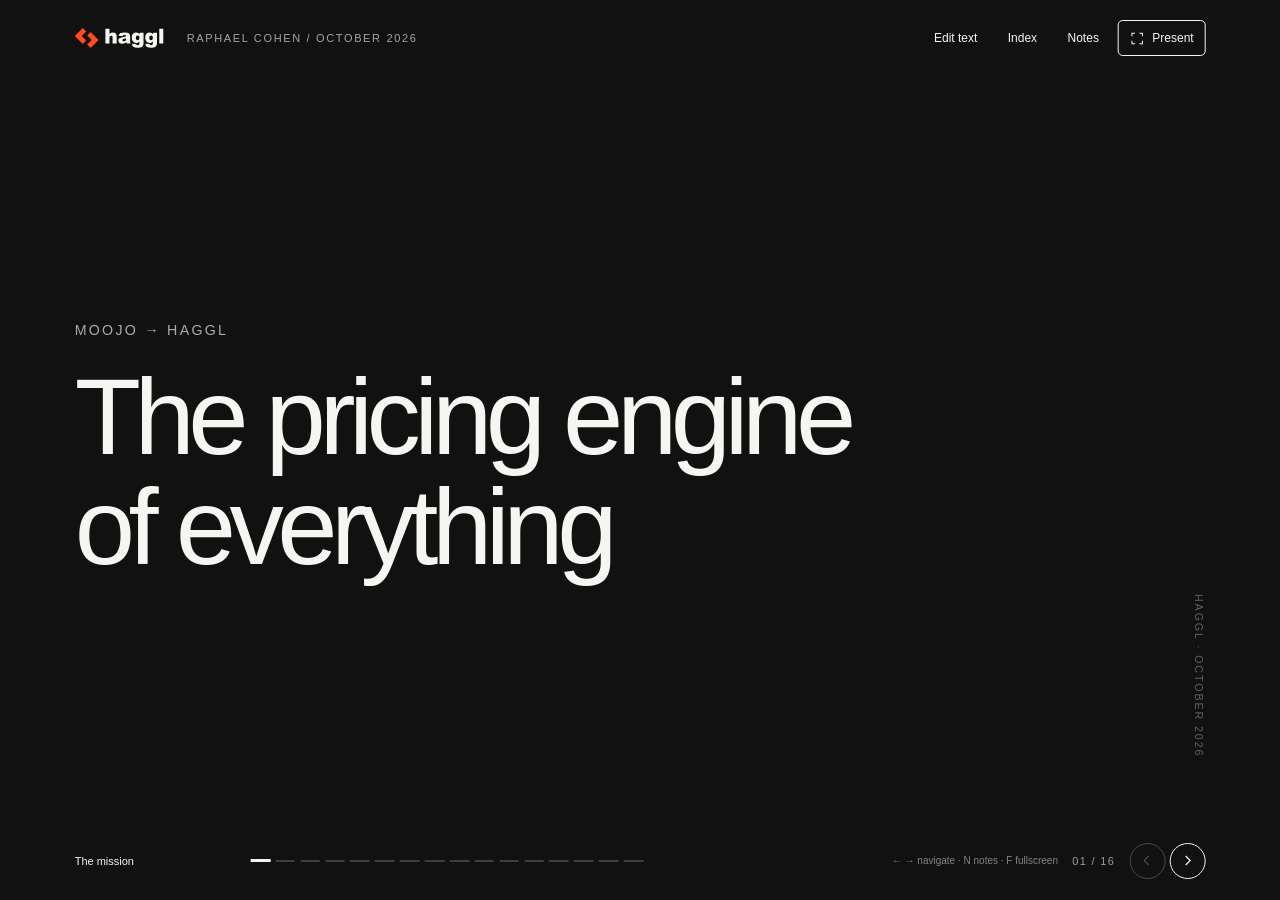
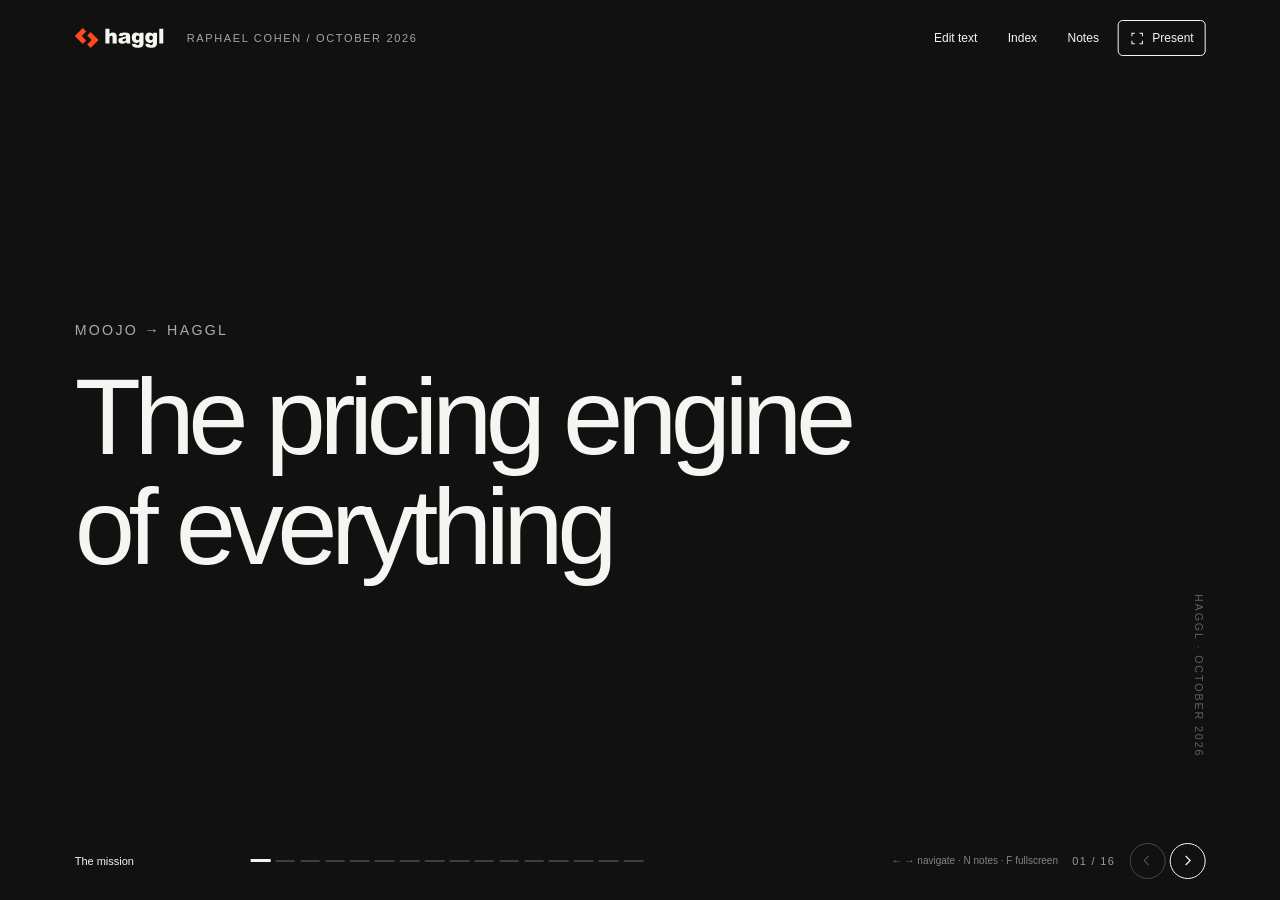
